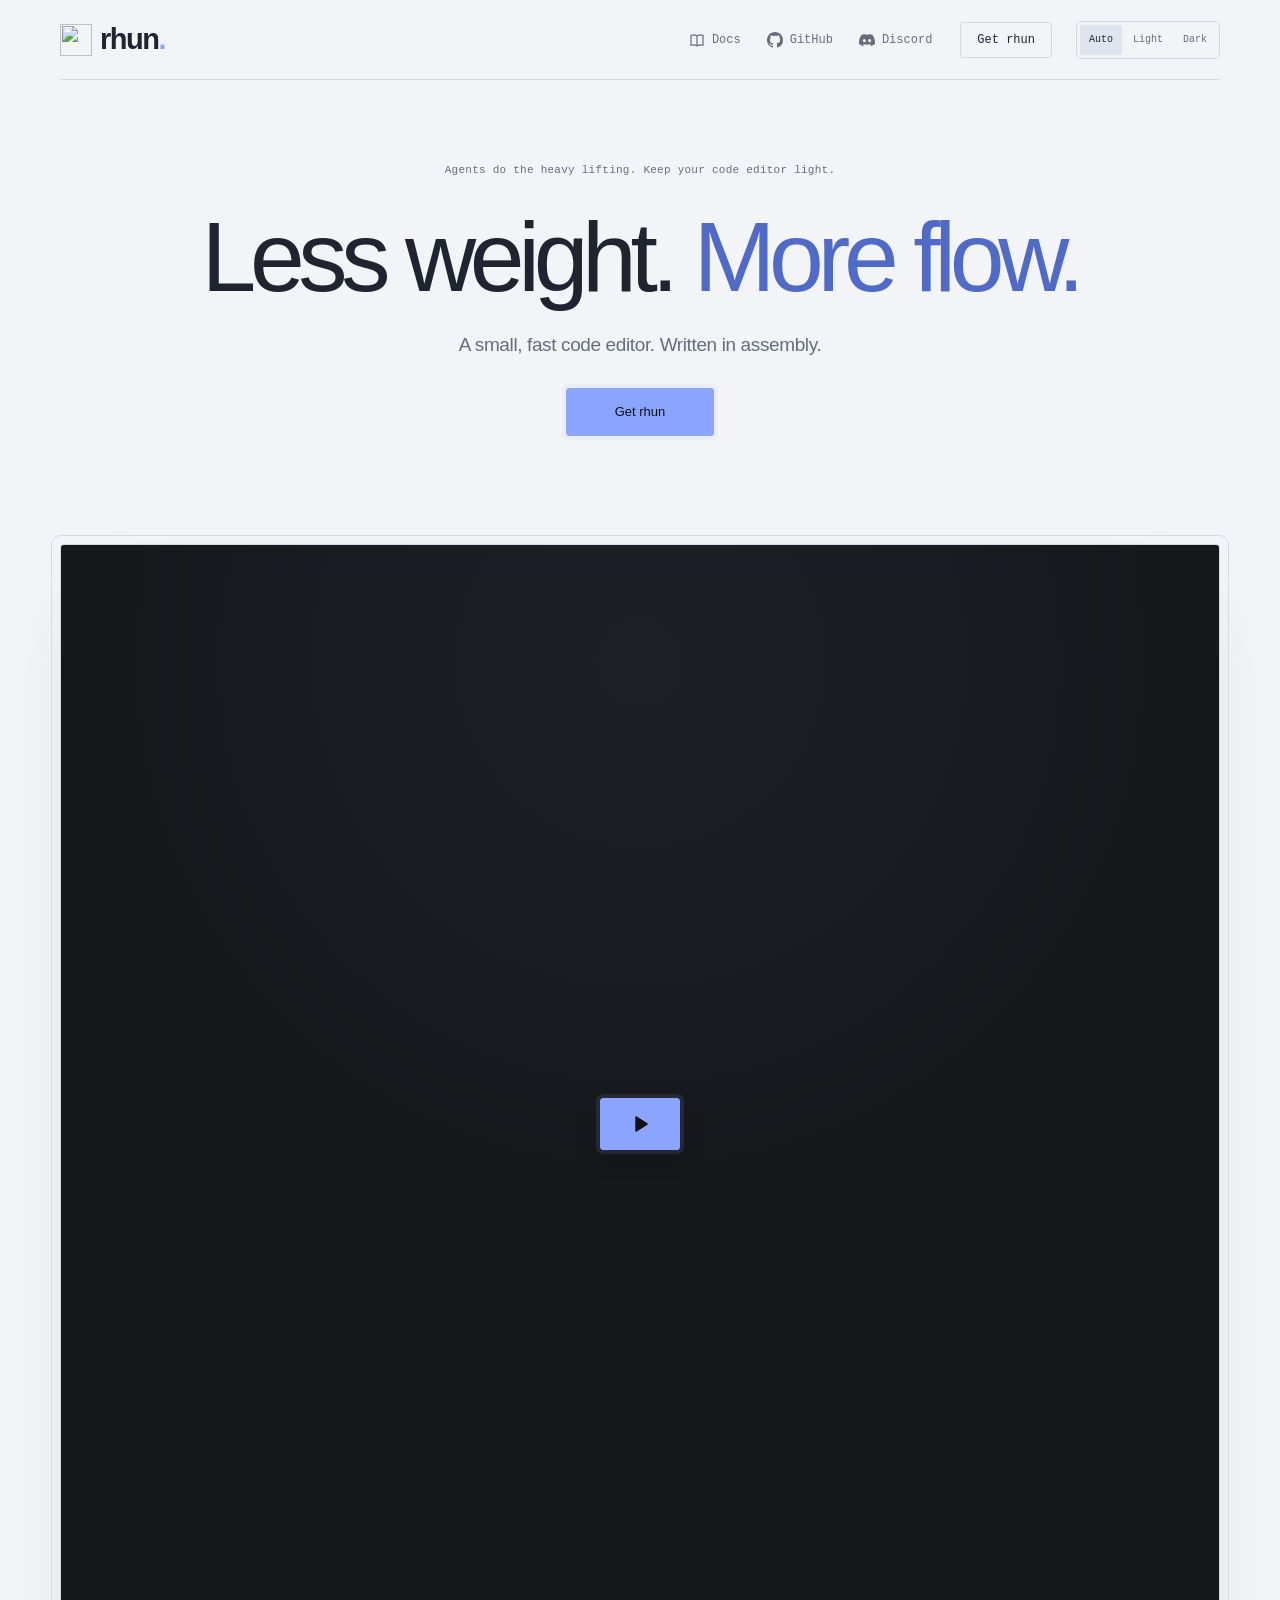
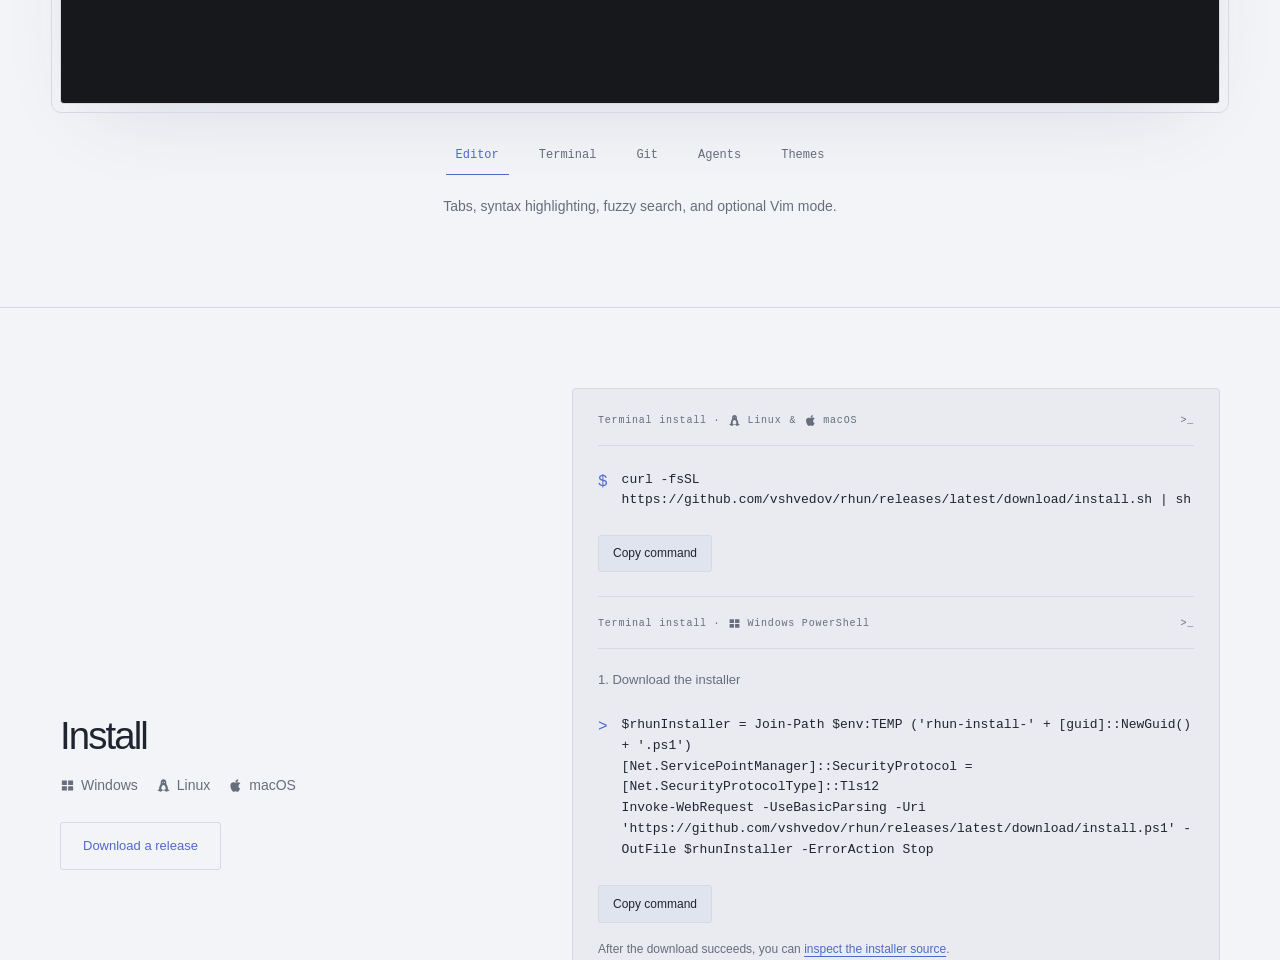
==== site/index.html @ c262089e "Merge e6e19737106532d303e05040e4db611f12f169f4 into f2c0ca5df233f8e16de999c2a978d981b5c4369e" ====
<!doctype html>
<html lang="en">
<head>
<meta charset="utf-8">
<meta name="viewport" content="width=device-width, initial-scale=1">
<title>rhun: a small, fast code editor written in assembly</title>
<meta name="description" content="A small, fast code editor for Windows, Linux and macOS. Written in assembly.">
<link rel="canonical" href="https://rhun.app/">
<meta name="theme-color" content="#111216">
<meta name="color-scheme" content="light dark">
<script src="theme.js?v=@ASSET_VERSION@"></script>
<meta name="robots" content="index, follow, max-image-preview:large">
<meta name="author" content="Vladyslav Shvedov">
<meta property="og:type" content="website">
<meta property="og:site_name" content="rhun">
<meta property="og:title" content="rhun: a small, fast code editor written in assembly">
<meta property="og:description" content="A small, fast code editor for Windows, Linux and macOS. Written in assembly.">
<meta property="og:url" content="https://rhun.app/">
<meta property="og:image" content="https://rhun.app/img/card.png">
<meta property="og:image:width" content="1200">
<meta property="og:image:height" content="630">
<meta property="og:image:alt" content="rhun, a small and fast code editor written in assembly">
<meta name="twitter:card" content="summary_large_image">
<meta name="twitter:title" content="rhun: a small, fast code editor written in assembly">
<meta name="twitter:description" content="A small, fast code editor for Windows, Linux and macOS. Written in assembly.">
<meta name="twitter:image" content="https://rhun.app/img/card.png">
<link rel="icon" href="favicon.svg" type="image/svg+xml">
<link rel="apple-touch-icon" href="apple-touch-icon.png">
<link rel="preload" href="fonts/InstrumentSans-Latin.woff2" as="font" type="font/woff2" crossorigin>
<link rel="stylesheet" href="style.css?v=@ASSET_VERSION@">
<script src="site.js?v=@ASSET_VERSION@" defer></script>
<link rel="alternate" type="text/markdown" href="guide.md" title="rhun guide">
<script type="application/ld+json">
{
  "@context": "https://schema.org",
  "@graph": [
    {
      "@type": "SoftwareApplication",
      "@id": "https://rhun.app/#app",
      "name": "rhun",
      "alternateName": "rh\u00fbn",
      "description": "A small, very fast code editor for Windows, Linux and macOS, written in assembly. Tabs, syntax highlighting for 127 languages, a built-in terminal, Git history and diffs, fuzzy search, Vim mode and an agents panel for Claude Code and Codex.",
      "url": "https://rhun.app/",
      "applicationCategory": "DeveloperApplication",
      "applicationSubCategory": "Code editor",
      "operatingSystem": "Windows (x64), Linux (x86-64), macOS (Apple silicon)",
      "softwareVersion": "@VERSION@",
      "downloadUrl": "https://github.com/vshvedov/rhun/releases/latest",
      "installUrl": "https://github.com/vshvedov/rhun/releases/latest/download/install.sh",
      "license": "https://opensource.org/licenses/MIT",
      "isAccessibleForFree": true,
      "offers": {
        "@type": "Offer",
        "price": "0",
        "priceCurrency": "USD"
      },
      "author": {
        "@type": "Person",
        "name": "Vladyslav Shvedov",
        "url": "https://github.com/vshvedov"
      },
      "sameAs": [
        "https://github.com/vshvedov/rhun"
      ],
      "image": "https://rhun.app/img/card.png",
      "screenshot": [
        "https://rhun.app/img/hero.webp",
        "https://rhun.app/img/terminal.webp",
        "https://rhun.app/img/git.webp",
        "https://rhun.app/img/palette.webp"
      ],
      "featureList": [
        "Tabs, file explorer, command palette and fuzzy file finder",
        "Syntax highlighting for 127 languages and file formats",
        "Find and replace, find in files, go to line",
        "Built-in terminal with 24-bit color, mouse and scrollback",
        "Git: changed lines, file status, diffs and a history graph of all branches",
        "Optional AI commit messages with local open-weight models or existing Claude Code and Codex subscriptions",
        "Agents panel: live Claude Code and Codex sessions of the project",
        "Optional Vim mode",
        "40 dark and light color themes",
        "Image preview with zoom and pan",
        "Installs with one command and updates itself from GitHub releases"
      ]
    },
    {
      "@type": "SoftwareSourceCode",
      "name": "rhun",
      "codeRepository": "https://github.com/vshvedov/rhun",
      "programmingLanguage": "x86-64 assembly",
      "license": "https://opensource.org/licenses/MIT",
      "targetProduct": {
        "@id": "https://rhun.app/#app"
      }
    },
    {
      "@type": "WebSite",
      "name": "rhun",
      "url": "https://rhun.app/"
    }
  ]
}
</script>
</head>
<body>
<!-- GitHub and Discord icons: https://icons.getbootstrap.com/
The MIT License (MIT)

Copyright (c) 2019-2024 The Bootstrap Authors

Permission is hereby granted, free of charge, to any person obtaining a copy
of this software and associated documentation files (the "Software"), to deal
in the Software without restriction, including without limitation the rights
to use, copy, modify, merge, publish, distribute, sublicense, and/or sell
copies of the Software, and to permit persons to whom the Software is
furnished to do so, subject to the following conditions:

The above copyright notice and this permission notice shall be included in
all copies or substantial portions of the Software.

THE SOFTWARE IS PROVIDED "AS IS", WITHOUT WARRANTY OF ANY KIND, EXPRESS OR
IMPLIED, INCLUDING BUT NOT LIMITED TO THE WARRANTIES OF MERCHANTABILITY,
FITNESS FOR A PARTICULAR PURPOSE AND NONINFRINGEMENT. IN NO EVENT SHALL THE
AUTHORS OR COPYRIGHT HOLDERS BE LIABLE FOR ANY CLAIM, DAMAGES OR OTHER
LIABILITY, WHETHER IN AN ACTION OF CONTRACT, TORT OR OTHERWISE, ARISING FROM,
OUT OF OR IN CONNECTION WITH THE SOFTWARE OR THE USE OR OTHER DEALINGS IN
THE SOFTWARE.
-->
<svg class="social-symbols" xmlns="http://www.w3.org/2000/svg" aria-hidden="true" focusable="false">
  <symbol id="social-docs" viewBox="0 0 24 24"><path d="M12 6C9 4 6 4 3 5v15c3-1 6-1 9 1 3-2 6-2 9-1V5c-3-1-6-1-9 1Zm0 0v15" fill="none" stroke="currentColor" stroke-width="1.8" stroke-linecap="round" stroke-linejoin="round"/></symbol>
  <symbol id="social-github" viewBox="0 0 16 16"><path d="M8 0C3.58 0 0 3.58 0 8c0 3.54 2.29 6.53 5.47 7.59.4.07.55-.17.55-.38 0-.19-.01-.82-.01-1.49-2.01.37-2.53-.49-2.69-.94-.09-.23-.48-.94-.82-1.13-.28-.15-.68-.52-.01-.53.63-.01 1.08.58 1.23.82.72 1.21 1.87.87 2.33.66.07-.52.28-.87.51-1.07-1.78-.2-3.64-.89-3.64-3.95 0-.87.31-1.59.82-2.15-.08-.2-.36-1.02.08-2.12 0 0 .67-.21 2.2.82.64-.18 1.32-.27 2-.27s1.36.09 2 .27c1.53-1.04 2.2-.82 2.2-.82.44 1.1.16 1.92.08 2.12.51.56.82 1.27.82 2.15 0 3.07-1.87 3.75-3.65 3.95.29.25.54.73.54 1.48 0 1.07-.01 1.93-.01 2.2 0 .21.15.46.55.38A8.01 8.01 0 0 0 16 8c0-4.42-3.58-8-8-8"/></symbol>
  <symbol id="social-discord" viewBox="0 0 16 16"><path d="M13.545 2.907a13.2 13.2 0 0 0-3.257-1.011.05.05 0 0 0-.052.025c-.141.25-.297.577-.406.833a12.2 12.2 0 0 0-3.658 0 8 8 0 0 0-.412-.833.05.05 0 0 0-.052-.025c-1.125.194-2.22.534-3.257 1.011a.04.04 0 0 0-.021.018C.356 6.024-.213 9.047.066 12.032q.003.022.021.037a13.3 13.3 0 0 0 3.995 2.02.05.05 0 0 0 .056-.019q.463-.63.818-1.329a.05.05 0 0 0-.01-.059l-.018-.011a9 9 0 0 1-1.248-.595.05.05 0 0 1-.02-.066l.015-.019q.127-.095.248-.195a.05.05 0 0 1 .051-.007c2.619 1.196 5.454 1.196 8.041 0a.05.05 0 0 1 .053.007q.121.1.248.195a.05.05 0 0 1-.004.085 8 8 0 0 1-1.249.594.05.05 0 0 0-.03.03.05.05 0 0 0 .003.041c.24.465.515.909.817 1.329a.05.05 0 0 0 .056.019 13.2 13.2 0 0 0 4.001-2.02.05.05 0 0 0 .021-.037c.334-3.451-.559-6.449-2.366-9.106a.03.03 0 0 0-.02-.019m-8.198 7.307c-.789 0-1.438-.724-1.438-1.612s.637-1.613 1.438-1.613c.807 0 1.45.73 1.438 1.613 0 .888-.637 1.612-1.438 1.612m5.316 0c-.788 0-1.438-.724-1.438-1.612s.637-1.613 1.438-1.613c.807 0 1.451.73 1.438 1.613 0 .888-.631 1.612-1.438 1.612"/></symbol>
</svg>
<a class="skip" href="#main">Skip to content</a>
<header class="top">
  <div class="wrap nav-inner">
    <a class="brand" href="./" aria-label="rhun home"><img class="brand-icon" src="favicon.svg?v=@ASSET_VERSION@" width="40" height="40" alt="">rhun<span class="brand-dot">.</span></a>
    <nav class="links" aria-label="Main navigation">
      <a class="social-link" href="/docs/"><svg class="social-icon" aria-hidden="true" focusable="false"><use href="#social-docs"/></svg>Docs</a><a class="social-link" href="https://github.com/vshvedov/rhun"><svg class="social-icon" aria-hidden="true" focusable="false"><use href="#social-github"/></svg>GitHub</a><a class="social-link" href="https://discord.gg/Aj4drpFbWf"><svg class="social-icon" aria-hidden="true" focusable="false"><use href="#social-discord"/></svg>Discord</a>
    </nav>
    <a class="button nav-cta" href="#install">Get rhun</a>
    <div class="appearance" role="group" aria-label="Website appearance">
      <button type="button" data-appearance="auto" aria-pressed="true" title="Follow system appearance">Auto</button>
      <button type="button" data-appearance="light" aria-pressed="false" title="Light appearance">Light</button>
      <button type="button" data-appearance="dark" aria-pressed="false" title="Dark appearance">Dark</button>
    </div>
  </div>
</header>
<main id="main">
  <section class="hero" aria-labelledby="title">
    <div class="pixel-field" aria-hidden="true"><canvas id="pixel-canvas"></canvas></div>
    <div class="wrap hero-stage">
      <div class="hero-copy">
        <p class="eyebrow">Agents do the heavy lifting. Keep your code editor light.</p>
        <h1 id="title"><span>Less weight.</span> <span class="accent">More flow.</span></h1>
        <p class="hero-description"><span>A small, fast code editor.</span> <span>Written in assembly.</span></p>
        <div class="hero-actions"><a class="button button-primary" href="#install">Get rhun</a></div>
      </div>
    </div>
  </section>

  <section class="showcase" id="features" aria-labelledby="features-h">
    <div class="wrap">
      <h2 id="features-h" class="sr-only">Explore rhun</h2>
      <div class="editor-stage">
      <figure class="editor-preview">
        <div class="editor-light" aria-hidden="true"></div>
        <img id="editor-image" src="img/hero.webp" srcset="img/hero-800.webp 800w, img/hero.webp 1600w" sizes="(min-width: 1376px) 1280px, (max-width: 760px) calc(100vw - 32px), calc(100vw - 96px)" width="1600" height="1000" alt="rhun with a file explorer, syntax highlighting, and a live coding agent session" fetchpriority="high" decoding="async" draggable="false">
        <button type="button" class="promo-play" aria-label="Play rhun video" aria-haspopup="dialog" aria-controls="promo-lightbox">
          <svg viewBox="0 0 24 24" aria-hidden="true" focusable="false"><path d="m9 5 11 7-11 7V5Z"/></svg>
        </button>
      </figure>
      </div>
      <div class="showcase-toolbar">
        <div class="view-switcher" role="group" aria-label="Editor views">
          <button type="button" class="view-button" data-view="hero" aria-pressed="true">Editor</button>
          <button type="button" class="view-button" data-view="terminal" aria-pressed="false">Terminal</button>
          <button type="button" class="view-button" data-view="git" aria-pressed="false">Git</button>
          <button type="button" class="view-button" data-view="agents" aria-pressed="false">Agents</button>
          <button type="button" class="view-button" data-view="themes" aria-pressed="false">Themes</button>
        </div>
      </div>
      <div class="view-description" aria-live="polite">
        <p data-description="hero">Tabs, syntax highlighting, fuzzy search, and optional Vim mode.</p>
        <p data-description="terminal" hidden>Built-in terminal emulator with 24-bit color, scrollback, mouse reporting, and alternate-screen support.</p>
        <p data-description="git" hidden>Built-in Git with staging, diffs, commit history, and commit message generation using a local model or your Claude Code or Codex subscription.</p>
        <p data-description="agents" hidden>...and in the Darkness bind them: follow your project’s Claude Code and Codex sessions as they work.</p>
        <p data-description="themes" hidden>Multiple built-in light and dark themes, customizable editor and terminal colors, and automatic theme switching with the system's dark mode and with Omarchy.</p>
      </div>
      <div class="theme-controls" id="themes" hidden>
        <div class="theme-picker" role="group" aria-label="Preview a color theme">
          <button type="button" data-theme="hero" aria-label="Rhun Dark" aria-pressed="true" style="--swatch:#24262e;--swatch-accent:#8aa4ff"></button>
          <button type="button" data-theme="theme-tokyo-night" aria-label="Tokyo Night" aria-pressed="false" style="--swatch:#24283b;--swatch-accent:#bb9af7"></button>
          <button type="button" data-theme="theme-catppuccin-mocha" aria-label="Catppuccin Mocha" aria-pressed="false" style="--swatch:#313244;--swatch-accent:#f5c2e7"></button>
          <button type="button" data-theme="theme-gruvbox-dark" aria-label="Gruvbox Dark" aria-pressed="false" style="--swatch:#3c3836;--swatch-accent:#fabd2f"></button>
          <button type="button" data-theme="theme-rose-pine-dawn" aria-label="Rosé Pine Dawn" aria-pressed="false" style="--swatch:#f2e9e1;--swatch-accent:#b4637a"></button>
          <button type="button" data-theme="theme-github-light" aria-label="GitHub Light" aria-pressed="false" style="--swatch:#ffffff;--swatch-accent:#0969da"></button>
          <button type="button" data-theme="theme-nord" aria-label="Nord" aria-pressed="false" style="--swatch:#2e3440;--swatch-accent:#88c0d0"></button>
          <button type="button" data-theme="theme-dracula" aria-label="Dracula" aria-pressed="false" style="--swatch:#282a36;--swatch-accent:#bd93f9"></button>
          <button type="button" data-theme="theme-elflord-dark" aria-label="Elflord Dark" aria-pressed="false" style="--swatch:#000000;--swatch-accent:#ffff00"></button>
        </div>
        <p class="theme-name" id="theme-name" aria-live="polite">Rhun Dark</p><span class="theme-count">9 OF 40 THEMES</span>
      </div>
    </div>
  </section>
  <dialog class="promo-lightbox" id="promo-lightbox" aria-labelledby="promo-title">
    <div class="promo-header">
      <h2 id="promo-title">rhun: a small, fast code editor.</h2>
      <button type="button" class="promo-close" aria-label="Close video" autofocus>
        <svg viewBox="0 0 24 24" aria-hidden="true" focusable="false"><path d="m6 6 12 12M6 18 18 6"/></svg>
      </button>
    </div>
    <video class="promo-video" controls playsinline preload="none" src="video/rhun-promo-1080p-v5.mp4" aria-label="rhun promotional video">
      <p><a href="video/rhun-promo-1080p-v5.mp4">Download the rhun video</a>.</p>
    </video>
  </dialog>
  <section class="install-section" id="install" aria-labelledby="install-h">
    <svg class="os-symbols" xmlns="http://www.w3.org/2000/svg" aria-hidden="true" focusable="false">
      <symbol id="os-windows" viewBox="0 0 24 24"><path d="M3 4h8v7H3zm10 0h8v7h-8zM3 13h8v7H3zm10 0h8v7h-8z"/></symbol>
      <symbol id="os-linux" viewBox="0 0 24 24"><path fill-rule="evenodd" d="M12 2c-3 0-4.5 2.3-4.5 5.5v2C6 12 4.5 15 5 18l-3 2 6 2 2-2h4l2 2 6-2-3-2c.5-3-1-6-2.5-8.5v-2C16.5 4.3 15 2 12 2zm-1.5 4a.8.8 0 1 0 0 1.6.8.8 0 0 0 0-1.6zm3 0a.8.8 0 1 0 0 1.6.8.8 0 0 0 0-1.6zM12 11c-2 0-3.5 3-3.5 5.5 0 1.7 1.5 2.5 3.5 2.5s3.5-.8 3.5-2.5C15.5 14 14 11 12 11z"/><path d="m10 8.5 2-1 2 1-2 1.5z"/></symbol>
      <symbol id="os-macos" viewBox="0 0 24 24"><path d="M16.5 2c.1 1.5-.5 2.7-1.3 3.5-.9.9-2 1.4-3.2 1.3-.1-1.3.6-2.7 1.4-3.5.9-.8 2.1-1.3 3.1-1.3zM19.8 8.3c-1.6-1.8-3.8-1.9-5.1-1.4-1 .3-1.8.7-2.6.7-.9 0-1.7-.5-2.9-.7C6.8 6.4 4.5 8 4 10.5c-.8 3.7 1.3 8.5 3.4 10.7.9.9 1.8 1.1 3 .6 1.1-.5 2.3-.6 3.5 0 1.3.5 2.2.3 3.1-.7 1.1-1.3 2-2.8 2.5-4.2-3.2-1.4-3.9-5.7.3-8.6z"/></symbol>
    </svg>
    <div class="wrap install-layout">
      <div><h2 id="install-h">Install</h2><p class="supported-os"><span><svg class="os-icon" aria-hidden="true" focusable="false"><use href="#os-windows"/></svg>Windows</span><span><svg class="os-icon" aria-hidden="true" focusable="false"><use href="#os-linux"/></svg>Linux</span><span><svg class="os-icon" aria-hidden="true" focusable="false"><use href="#os-macos"/></svg>macOS</span></p><a class="button install-download" href="https://github.com/vshvedov/rhun/releases/latest">Download a release</a></div>
      <div class="install-box" id="get">
        <div class="install-box-heading"><span class="install-os-label">Terminal install · <span><svg class="os-icon" aria-hidden="true" focusable="false"><use href="#os-linux"/></svg>Linux</span> &amp; <span><svg class="os-icon" aria-hidden="true" focusable="false"><use href="#os-macos"/></svg>macOS</span></span><span aria-hidden="true">&gt;_</span></div>
        <div class="command"><span class="prompt" aria-hidden="true">$</span><code id="install-command">curl -fsSL https://github.com/vshvedov/rhun/releases/latest/download/install.sh | sh</code></div>
        <button class="copy button" type="button" data-copy="curl -fsSL https://github.com/vshvedov/rhun/releases/latest/download/install.sh | sh">Copy command</button><span class="copy-status" role="status" aria-live="polite"></span>
        <div class="windows-install">
          <div class="install-box-heading"><span class="install-os-label">Terminal install · <span><svg class="os-icon" aria-hidden="true" focusable="false"><use href="#os-windows"/></svg>Windows PowerShell</span></span><span aria-hidden="true">&gt;_</span></div>
          <div class="install-step">
            <p class="install-step-label">1. Download the installer</p>
            <div class="command"><span class="prompt" aria-hidden="true">&gt;</span><code>$rhunInstaller = Join-Path $env:TEMP ('rhun-install-' + [guid]::NewGuid() + '.ps1')
[Net.ServicePointManager]::SecurityProtocol = [Net.SecurityProtocolType]::Tls12
Invoke-WebRequest -UseBasicParsing -Uri 'https://github.com/vshvedov/rhun/releases/latest/download/install.ps1' -OutFile $rhunInstaller -ErrorAction Stop</code></div>
            <button class="copy button" type="button" aria-label="Copy Windows download commands" data-copy="$rhunInstaller = Join-Path $env:TEMP ('rhun-install-' + [guid]::NewGuid() + '.ps1')&#10;[Net.ServicePointManager]::SecurityProtocol = [Net.SecurityProtocolType]::Tls12&#10;Invoke-WebRequest -UseBasicParsing -Uri 'https://github.com/vshvedov/rhun/releases/latest/download/install.ps1' -OutFile $rhunInstaller -ErrorAction Stop" data-copy-message="Copied. Paste into PowerShell to download the installer.">Copy command</button><span class="copy-status" role="status" aria-live="polite"></span>
          </div>
          <p class="install-note">After the download succeeds, you can <a href="https://github.com/vshvedov/rhun/blob/main/install.ps1">inspect the installer source</a>.</p>
          <div class="install-step">
            <p class="install-step-label">2. Run it in the same PowerShell window</p>
            <div class="command"><span class="prompt" aria-hidden="true">&gt;</span><code>powershell -NoProfile -ExecutionPolicy RemoteSigned -File $rhunInstaller</code></div>
            <button class="copy button" type="button" aria-label="Copy Windows install command" data-copy="powershell -NoProfile -ExecutionPolicy RemoteSigned -File $rhunInstaller">Copy command</button><span class="copy-status" role="status" aria-live="polite"></span>
          </div>
          <p class="install-note">Checks the release archive's SHA-256, installs for your user, and adds a Start menu shortcut and the <code>rhun</code> terminal command.</p>
        </div>
      </div>
    </div>
  </section>
</main>
<footer><div class="wrap footer-bottom"><a class="brand" href="./" aria-label="rhun home">rhun<span class="brand-dot">.</span></a><span>v@VERSION@ <span>·</span> Open source. MIT. No telemetry.</span><nav aria-label="Footer"><a class="social-link" href="/docs/"><svg class="social-icon" aria-hidden="true" focusable="false"><use href="#social-docs"/></svg>Docs</a><a class="social-link" href="https://github.com/vshvedov/rhun"><svg class="social-icon" aria-hidden="true" focusable="false"><use href="#social-github"/></svg>GitHub</a><a class="social-link" href="https://discord.gg/Aj4drpFbWf"><svg class="social-icon" aria-hidden="true" focusable="false"><use href="#social-discord"/></svg>Discord</a><a href="#main">Back to top</a></nav></div><details class="wrap font-licenses"><summary>Font licenses</summary><a href="fonts/LICENSE-InstrumentSans.txt">Instrument Sans</a> &amp; <a href="fonts/LICENSE-Iosevka.md">Iosevka</a>, SIL Open Font License.</details></footer>
</body>
</html>
---- site/style.css ----
@font-face {
font-family: "Instrument Sans";
  src: url("fonts/InstrumentSans-Latin.woff2") format("woff2");
  font-style: normal;
  font-weight: 400 700;
  font-display: swap;
}
@font-face {
font-family: "Iosevka Fixed";
  src: url("fonts/IosevkaFixed-Regular.ttf") format("truetype");
  font-display: swap;
}
@keyframes settle {
from { transform: translateY(10px); opacity: .45; } to { transform: translateY(0); opacity: 1; }
}
:root { --bg: #f3f4f7; --surface: #e9ebf1; --surface-2: #e0e4ee; --text: #202430; --muted: #666d7d; --line: #d4d9e4; --accent: #8aa4ff; --sans: "Instrument Sans", Arial, sans-serif; --mono: "Iosevka Fixed", ui-monospace, Menlo, monospace; color-scheme: light; --accent-text: #506ac7; --header: rgb(243 244 247 / 90%); --shadow: #293b6526; }
* { box-sizing: border-box; }
html { scroll-behavior: smooth; scroll-padding-top: 94px; color-scheme: inherit; }
body { margin: 0; background: var(--bg); color: var(--text); font: 17px/1.55 var(--sans); -webkit-font-smoothing: antialiased; transition: background-color .2s, color .2s; }
::selection { background: var(--accent); color: #111216; }
a { color: inherit; text-decoration: none; }
button { font: inherit; color: inherit; cursor: pointer; }
button, a { -webkit-tap-highlight-color: transparent; }
a:focus-visible, button:focus-visible, summary:focus-visible { outline: 2px solid var(--accent); outline-offset: 5px; }
img { display: block; max-width: 100%; height: auto; }
svg { display: block; }
p, h1, h2 { margin: 0; }
[hidden] { display: none !important; }
.wrap { width: min(100% - 96px, 1160px); margin-inline: auto; }
.sr-only { position: absolute; width: 1px; height: 1px; padding: 0; margin: -1px; overflow: hidden; clip-path: inset(50%); white-space: nowrap; border: 0; }
.eyebrow { display: flex; align-items: center; gap: 10px; font: 11px/1.5 var(--mono); letter-spacing: 1px; color: var(--muted); }
.status-dot { width: 6px; height: 6px; background: var(--accent); border-radius: 50%; box-shadow: 0 0 12px #8aa4ff40; }
h1, h2 { font-weight: 500; }
h2 { font-size: clamp(32px, 3vw, 44px); line-height: 1.1; letter-spacing: -.05em; }
.text-link { display: inline-flex; align-items: center; gap: 18px; font-size: 14px; }
.text-link:hover { color: var(--accent); }
.button { min-height: 46px; padding: 13px 22px; display: inline-flex; align-items: center; justify-content: center; border: 1px solid var(--line); border-radius: 3px; font-size: 13px; font-weight: 500; background: transparent; transition: background .2s, color .2s, border-color .2s; }
.button:hover { background: var(--surface-2); border-color: var(--muted); }
.button-primary { background: var(--accent); border-color: var(--accent); color: #111216; box-shadow: 0 0 0 4px #8aa4ff12; transition: box-shadow .2s, background .2s, transform .2s; }
.button-primary:hover { background: #a6baff; border-color: #a6baff; box-shadow: 0 0 0 6px #8aa4ff20; transform: translateY(-2px); }
.skip { position: fixed; top: -100px; left: 20px; padding: 12px 20px; background: var(--accent); color: #111216; z-index: 20; }
.skip:focus { top: 20px; }
.top { position: sticky; top: 0; z-index: 10; background: var(--header); backdrop-filter: blur(12px); }
.nav-inner { height: 80px; display: flex; align-items: center; border-bottom: 1px solid var(--line); }
.brand { display: inline-flex; align-items: center; font-size: 29px; font-weight: 600; letter-spacing: -1.5px; line-height: 1; color: var(--text); }
.brand-icon { width: 32px; height: 32px; margin-right: 8px; }
.brand-dot { color: var(--accent); }
.links { display: flex; gap: 26px; margin-left: auto; font-size: 14px; color: var(--muted); font: 12px var(--mono); }
.links a:hover { color: var(--text); }
.social-symbols { position: absolute; width: 0; height: 0; overflow: hidden; }
.social-link { display: inline-flex; align-items: center; gap: 7px; }
.social-icon { width: 16px; height: 16px; flex: none; fill: currentColor; }
.nav-cta { margin-left: 28px; min-height: 36px; padding: 8px 16px; gap: 32px; font: 12px var(--mono); }
.hero { position: relative; overflow: clip; isolation: isolate; }
.hero-stage { padding-block: 82px 108px; text-align: center; position: relative; }
.hero-copy { position: relative; z-index: 1; animation: settle .65s ease-out both; }
.hero-copy .eyebrow { justify-content: center; margin-bottom: 28px; color: var(--muted); letter-spacing: .25px; font-size: 11px; }
h1 { font-size: clamp(62px, 7.7vw, 108px); line-height: 1.02; letter-spacing: -.065em; font-weight: 500; }
h1 > span { display: inline-block; }
h1 .accent { color: var(--accent-text); }
.hero-description { margin-top: 24px; font-size: 19px; line-height: 1.5; letter-spacing: -.02em; color: var(--muted); }
.hero-description > span { display: inline-block; }
.hero-actions { display: flex; align-items: center; justify-content: center; margin-top: 28px; }
.hero-actions .button { min-width: 148px; justify-content: center; }
.showcase { position: relative; padding: 0 0 80px; overflow: visible; padding-bottom: 64px; }
.showcase::before { content: ""; position: absolute; top: 0; left: 10%; width: 80%; height: 65%; pointer-events: none; background: radial-gradient(ellipse 50% 46% at 50% 6%, #8aa4ff22, transparent); }
.editor-stage { position: relative; perspective: 1800px; padding: 0; }
.editor-stage::before { content: ""; position: absolute; inset: 8% 6% -3%; border-radius: 30%; background: #8aa4ff; opacity: .07; filter: blur(70px); pointer-events: none; }
.editor-preview { --light-x: 50%; --light-y: 10%; --tilt-x: 0deg; --tilt-y: 0deg; position: relative; margin: 0; padding: 1px; overflow: hidden; isolation: isolate; border-radius: 4px; background: var(--line); box-shadow: 0 30px 80px -32px var(--shadow); transform: rotateX(var(--tilt-x)) rotateY(var(--tilt-y)); }
.editor-preview img { width: 100%; border-radius: 11px; background: #17181c; }
.editor-light { position: absolute; inset: 1px; border-radius: 11px; z-index: 1; pointer-events: none; background: radial-gradient(ellipse 65% 65% at var(--light-x) var(--light-y), #becaff0c, transparent 70%); }
.promo-play { position: absolute; inset: 0; margin: auto; z-index: 2; display: grid; place-items: center; width: 80px; height: 52px; padding: 0; border: 1px solid var(--accent); border-radius: 3px; color: #111216; background: var(--accent); box-shadow: 0 0 0 4px #8aa4ff20, 0 8px 24px #0003; transition: background .2s, border-color .2s, box-shadow .2s, transform .2s; }
.promo-play svg { width: 24px; height: 24px; margin-left: -3px; fill: currentColor; stroke: currentColor; stroke-width: 1.5; stroke-linejoin: round; }
.promo-play:hover { background: #a6baff; border-color: #a6baff; box-shadow: 0 0 0 6px #8aa4ff20, 0 10px 28px #0003; transform: translateY(-2px); }
body.video-open { overflow: hidden; }
.promo-lightbox { width: min(1120px, calc(100% - 32px)); max-width: none; max-height: calc(100dvh - 32px); padding: 0; overflow: auto; border: 1px solid var(--line); border-radius: 12px; color: var(--text); background: var(--bg); box-shadow: 0 24px 100px #000b; }
.promo-lightbox::backdrop { background: rgb(0 0 0 / 85%); backdrop-filter: blur(8px); }
.promo-header { display: flex; align-items: center; justify-content: space-between; gap: 16px; padding: 10px 12px 10px 20px; }
.promo-header h2 { font-size: 16px; letter-spacing: 0; }
.promo-close { display: grid; place-items: center; width: 44px; height: 44px; padding: 10px; border: 0; border-radius: 6px; color: var(--muted); background: transparent; }
.promo-close:hover { color: var(--text); background: var(--surface-2); }
.promo-close svg { width: 24px; height: 24px; fill: none; stroke: currentColor; stroke-width: 1.5; stroke-linecap: round; }
.promo-video { display: block; width: 100%; aspect-ratio: 16 / 9; max-height: calc(100dvh - 98px); background: #000; }
.showcase-toolbar { display: flex; justify-content: center; margin: 34px auto 0; margin-top: 32px; }
.view-switcher { display: inline-flex; gap: 20px; padding: 0; border: 0; background: transparent; border-radius: 0; }
.view-button { background: transparent; border: 0; padding: 12px 10px; border-radius: 0; color: var(--muted); font-size: 13px; transition: background .2s, color .2s, border-color .2s; border-bottom: 1px solid transparent; font: 12px var(--mono); }
.view-button:hover { background: transparent; color: var(--text); }
.view-button[aria-pressed="true"] { background: transparent; color: var(--accent-text); border-color: var(--accent-text); }
.view-description { max-width: 620px; margin: 20px auto 0; color: var(--muted); font-size: 14px; text-align: center; line-height: 1.65; min-height: 48px; }
.theme-controls { display: flex; align-items: center; gap: 24px; max-width: 1200px; margin: 24px auto 0; padding-top: 24px; border-top: 1px solid var(--line); justify-content: center; flex-wrap: wrap; }
.theme-picker { display: flex; flex-wrap: wrap; gap: 14px; flex: none; }
.theme-picker button { border: 4px solid var(--swatch); border-radius: 50%; width: 30px; height: 30px; background: linear-gradient(140deg, var(--swatch) 50%, var(--swatch-accent) 50%); outline: 1px solid #646b80; outline-offset: 3px; padding: 0; }
.theme-picker button:hover { transform: translateY(-2px); }
.theme-picker button[aria-pressed="true"] { outline: 2px solid var(--accent); }
.theme-picker button:focus-visible { outline: 3px solid var(--text); outline-offset: 5px; }
.theme-name { font: 12px var(--mono); }
.theme-count { font: 10px var(--mono); color: var(--muted); margin-left: 0; }
.install-section { padding: 90px 0; border-bottom: 1px solid var(--line); border-top: 1px solid var(--line); padding-block: 80px; }
.install-layout { display: grid; grid-template-columns: .8fr 1.2fr; gap: 80px; align-items: center; }
.install-layout > div > p { color: var(--muted); font-size: 14px; margin-top: 18px; }
.install-download { margin-top: 25px; background: transparent; color: var(--accent-text); }
.os-symbols { position: absolute; width: 0; height: 0; overflow: hidden; }
.os-icon { width: 15px; height: 15px; flex: none; fill: currentColor; }
.supported-os, .install-os-label { display: flex; flex-wrap: wrap; align-items: center; gap: 8px; }
.supported-os { gap: 18px; }
.supported-os > span, .install-os-label > span { display: inline-flex; align-items: center; gap: 6px; }
.install-os-label .os-icon { width: 13px; height: 13px; }
.install-box { padding: 25px; background: var(--surface); border: 1px solid var(--line); border-radius: 4px; }
.install-box-heading { display: flex; align-items: center; justify-content: space-between; gap: 16px; padding-bottom: 18px; font: 10px var(--mono); letter-spacing: .8px; color: var(--muted); border-bottom: 1px solid var(--line); }
.command { display: flex; align-items: start; gap: 14px; padding-block: 24px; }
.command code { font: 15px/1.6 var(--mono); overflow-wrap: anywhere; font-size: 13px; }
.prompt { color: var(--accent); font: 16px/1.6 var(--mono); }
.copy { width: auto; background: var(--surface-2); color: var(--text); font-size: 12px; min-height: 36px; padding-block: 10px; padding: 8px 14px; }
.copy:hover { border-color: var(--accent); }
.copy-status { display: block; font-size: 12px; margin-top: 12px; color: var(--accent); }
.copy-status:empty { display: none; }
.install-box > .windows-install { margin-top: 24px; padding-top: 20px; border-top: 1px solid var(--line); line-height: 1.7; }
.windows-install .command code { white-space: pre-wrap; }
.install-step-label { margin: 20px 0 0; font-size: 13px; color: var(--muted); }
.install-note { margin: 16px 0 0; font-size: 12px; color: var(--muted); }
.install-note a { color: var(--accent-text); text-decoration: underline; text-underline-offset: 3px; }
footer { padding: 32px 0 24px; }
.footer-bottom { display: flex; gap: 24px; align-items: center; font-size: 12px; color: var(--muted); }
.footer-bottom .brand { font-size: 28px; }
.footer-bottom > span > span { padding: 0 8px; }
.footer-bottom nav { display: flex; gap: 24px; flex-wrap: wrap; margin-left: auto; }
.footer-bottom a:hover, .font-licenses a:hover { color: var(--accent-text); }
.font-licenses { font-size: 10px; color: var(--muted); margin-top: 18px; }
.font-licenses summary { cursor: pointer; width: fit-content; }
.font-licenses[open] summary { margin-bottom: 8px; }
:root[data-color-scheme="dark"] { color-scheme: dark; --bg: #111216; --surface: #1c1e24; --surface-2: #23262e; --text: #e4e7ee; --muted: #a3a9b8; --line: #2c2f39; --accent-text: #8aa4ff; --header: rgb(17 18 22 / 90%); --shadow: #0009; }
.appearance { display: flex; gap: 2px; margin-left: 24px; padding: 3px; border: 1px solid var(--line); border-radius: 4px; }
.appearance button { padding: 7px 9px; border: 0; border-radius: 2px; background: transparent; color: var(--muted); font: 10px var(--mono); min-height: 30px; }
.appearance button[aria-pressed="true"] { background: var(--surface-2); color: var(--text); }
.appearance button:hover { color: var(--text); }
.pixel-field { position: absolute; z-index: -1; inset: 0; pointer-events: none; mask-image: linear-gradient(to bottom, transparent 8%, #000 34%, #000 88%, transparent); }
#pixel-canvas { display: block; width: 100%; height: 100%; }
.showcase::before, .editor-stage::before { display: none; }
.editor-stage::after { content: ""; position: absolute; pointer-events: none; inset: -9px; border: 1px solid var(--line); border-radius: 10px; }
.editor-preview img, .editor-light { border-radius: 3px; }
.prompt, .copy-status { color: var(--accent-text); }
@media (prefers-color-scheme: dark) {
  :root:not([data-color-scheme]) { color-scheme: dark; --bg: #111216; --surface: #1c1e24; --surface-2: #23262e; --text: #e4e7ee; --muted: #a3a9b8; --line: #2c2f39; --accent-text: #8aa4ff; --header: rgb(17 18 22 / 90%); --shadow: #0009; }
}
@media (max-width: 1100px) {
  .wrap { width: calc(100% - 80px); }
  .hero-copy .eyebrow { font-size: 10px; letter-spacing: .6px; }
  .install-layout { gap: 40px; }
  .hero-description { font-size: 18px; }
}
@media (max-width: 760px) {
  html { scroll-padding-top: 78px; }
  .wrap { width: calc(100% - 40px); }
  .nav-inner { height: 72px; }
  .brand { font-size: 28px; }
  .brand-icon { width: 30px; height: 30px; margin-right: 8px; }
  .links { gap: 20px; display: none; }
  .links a:not(:first-child) { display: none; }
  .nav-cta { margin-left: 24px; gap: 22px; font-size: 13px; padding: 9px 12px; display: none; }
  .hero-stage { padding-block: 58px 84px; }
  .hero-copy .eyebrow { font-size: 10px; letter-spacing: .9px; margin-bottom: 26px; max-width: 280px; margin-inline: auto; line-height: 1.7; }
  h1 { font-size: clamp(53px, 11.5vw, 80px); line-height: 1.03; }
  h1 > span { display: block; }
  .hero-description { max-width: 300px; margin: 20px auto 0; font-size: 17px; margin-top: 22px; }
  .hero-actions { margin-top: 24px; }
  .hero-actions .button { min-height: 46px; min-width: 136px; }
  .showcase { padding-bottom: 46px; }
  .showcase > .wrap { width: calc(100% - 40px); }
  .editor-stage { padding: 0; perspective: none; }
  .editor-preview { border-radius: 7px; transform: none; }
  .editor-preview img, .editor-light { border-radius: 6px; }
  .showcase-toolbar { margin-top: 22px; }
  .view-switcher { gap: 0; width: 100%; padding: 4px; border-radius: 9px; }
  .view-button { flex: 1; min-height: 40px; padding: 10px 5px; font-size: 11px; border-radius: 5px; }
  .theme-controls { flex-wrap: wrap; gap: 20px; }
  .theme-picker { width: 100%; gap: 0; justify-content: space-between; }
  .theme-picker button { width: 26px; height: 26px; }
  .theme-name { font-size: 11px; }
  .theme-count { font-size: 9px; margin-left: auto; }
  .install-section { padding-block: 52px; }
  .install-layout { grid-template-columns: 1fr; gap: 30px; }
  .install-box { padding: 20px; }
  .footer-bottom { gap: 20px; flex-wrap: wrap; }
  .footer-bottom > span { font-size: 11px; margin-left: 0; }
  .footer-bottom nav { gap: 24px; margin-left: 0; width: 100%; }
  .links a { display: none; }
  .appearance { margin-left: auto; }
  .appearance button { padding-inline: 8px; }
  .editor-stage::after { inset: -5px; border-radius: 7px; }
  .promo-play { width: 64px; height: 44px; }
  .view-description { font-size: 13px; }
}
@media (max-width: 380px) {
  .links { display: none; }
  .nav-cta { margin-left: auto; }
}
@media (prefers-reduced-motion: reduce) {
  html { scroll-behavior: auto; }
  *, *::before, *::after { transition: none !important; animation: none !important; }
  .editor-preview { transform: none; }
}
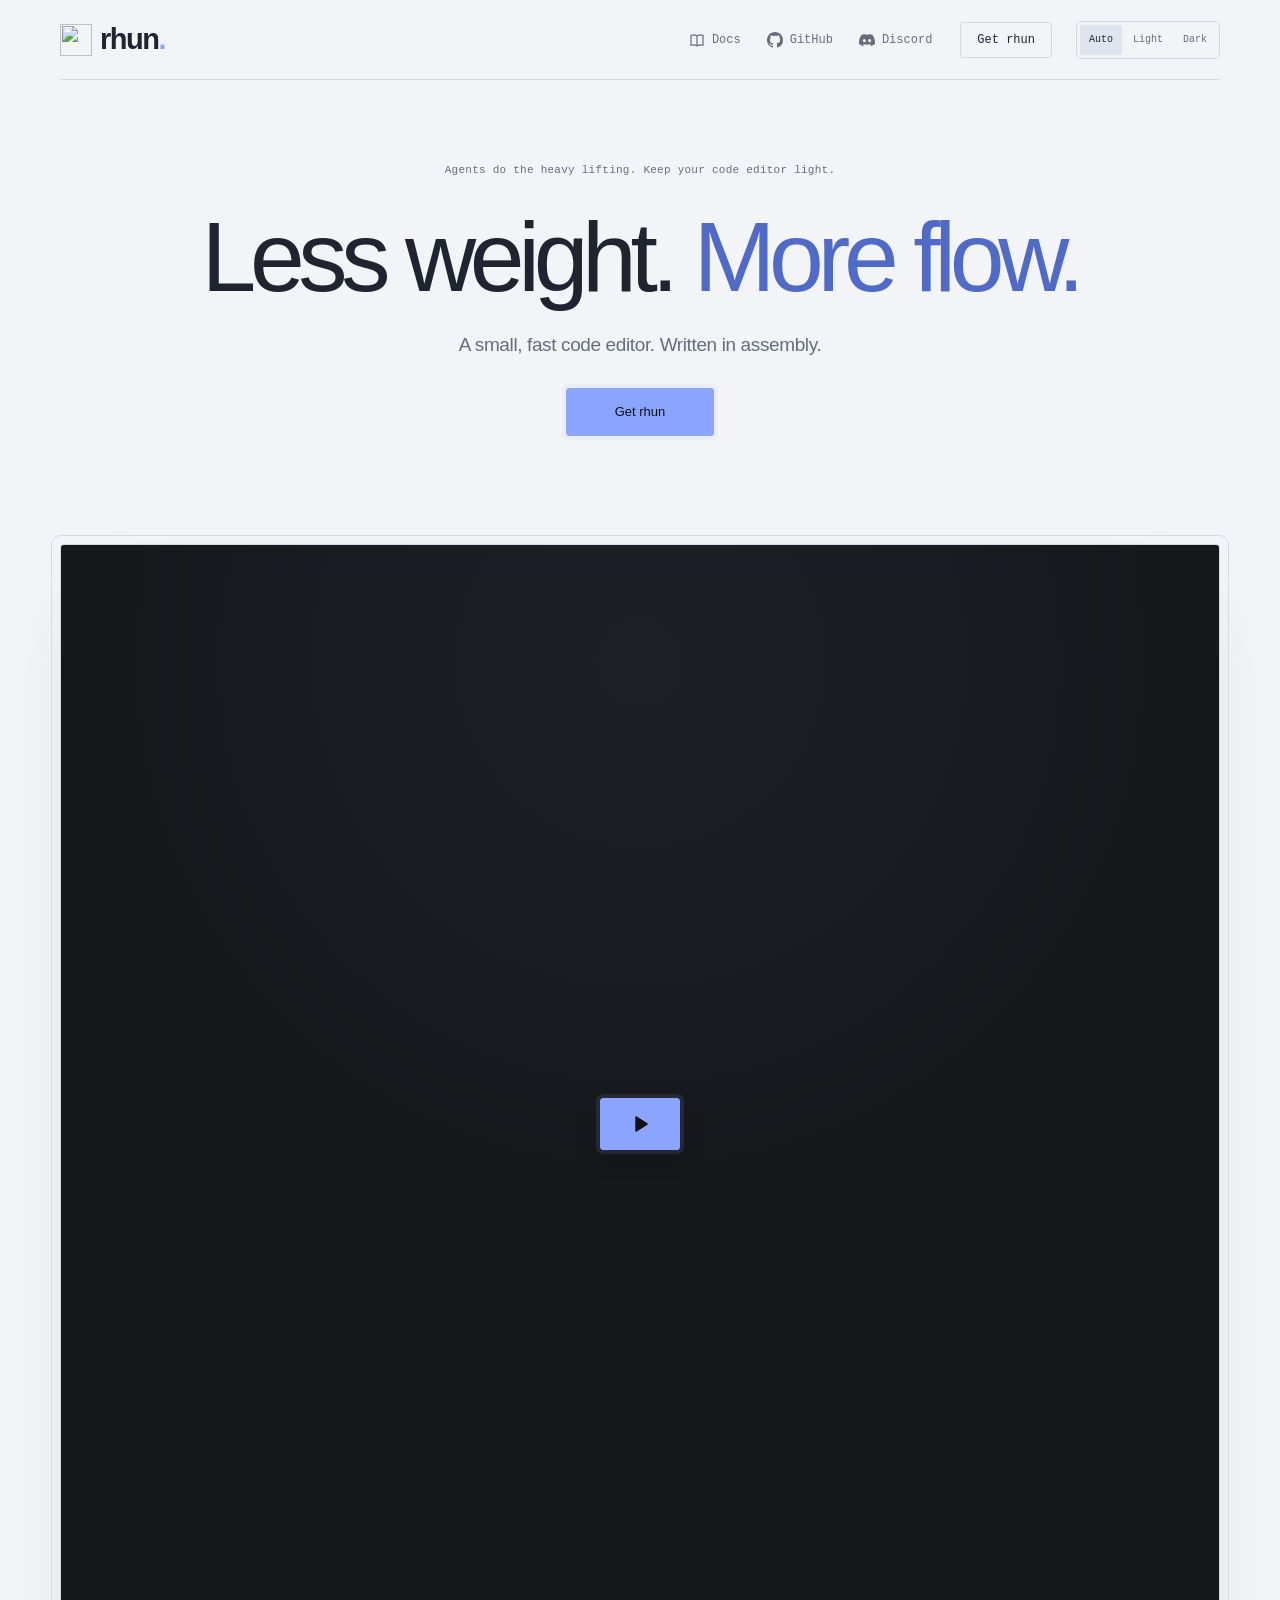
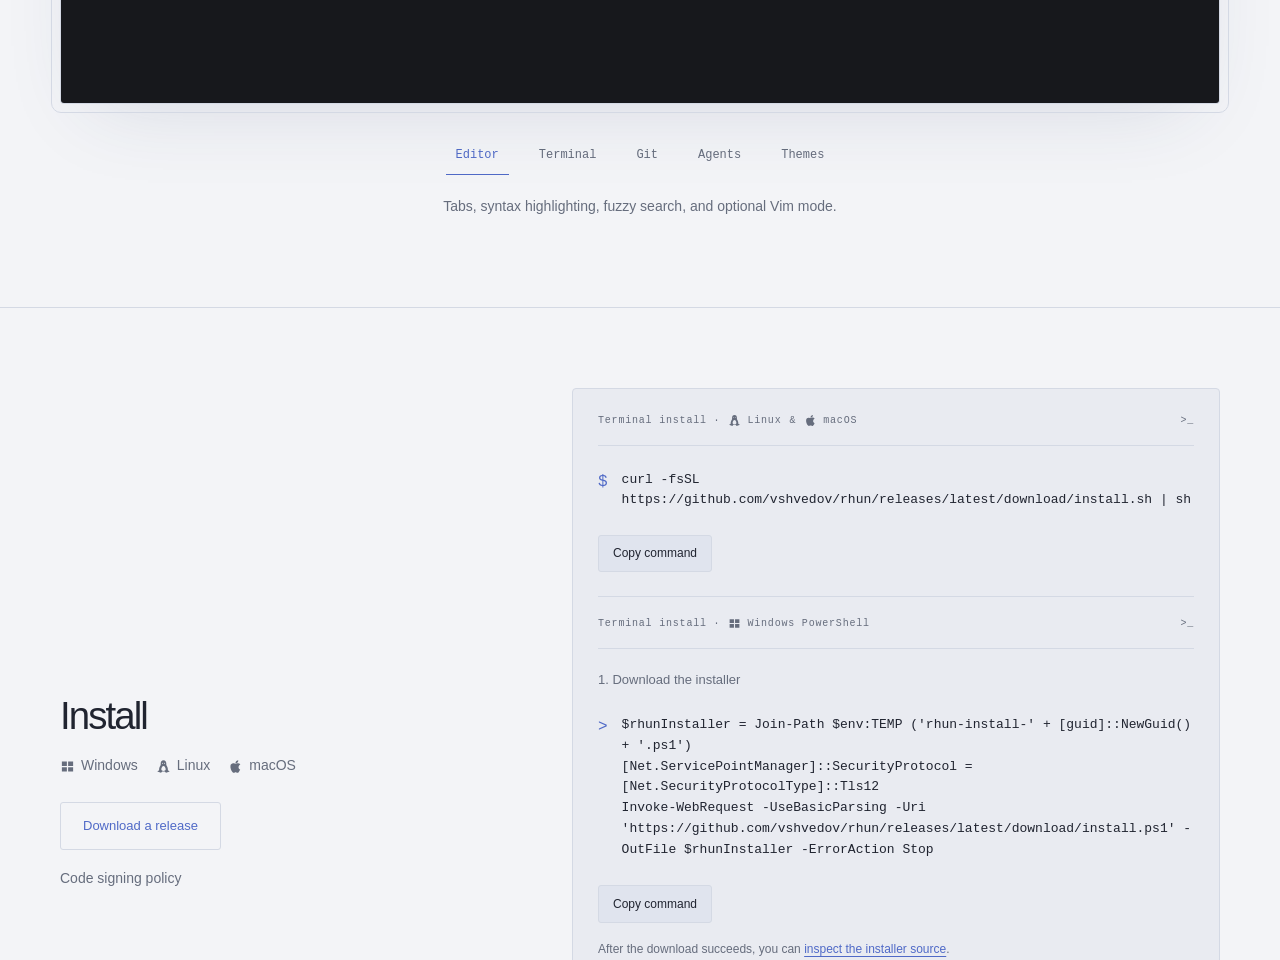
==== commit 70e253be: "Merge e6e19737106532d303e05040e4db611f12f169f4 into 3b7257be3ebf497894c654fa66c10d63f5c1c19b" ====
--- a/site/index.html
+++ b/site/index.html
@@ -221,7 +221,7 @@
       <symbol id="os-macos" viewBox="0 0 24 24"><path d="M16.5 2c.1 1.5-.5 2.7-1.3 3.5-.9.9-2 1.4-3.2 1.3-.1-1.3.6-2.7 1.4-3.5.9-.8 2.1-1.3 3.1-1.3zM19.8 8.3c-1.6-1.8-3.8-1.9-5.1-1.4-1 .3-1.8.7-2.6.7-.9 0-1.7-.5-2.9-.7C6.8 6.4 4.5 8 4 10.5c-.8 3.7 1.3 8.5 3.4 10.7.9.9 1.8 1.1 3 .6 1.1-.5 2.3-.6 3.5 0 1.3.5 2.2.3 3.1-.7 1.1-1.3 2-2.8 2.5-4.2-3.2-1.4-3.9-5.7.3-8.6z"/></symbol>
     </svg>
     <div class="wrap install-layout">
-      <div><h2 id="install-h">Install</h2><p class="supported-os"><span><svg class="os-icon" aria-hidden="true" focusable="false"><use href="#os-windows"/></svg>Windows</span><span><svg class="os-icon" aria-hidden="true" focusable="false"><use href="#os-linux"/></svg>Linux</span><span><svg class="os-icon" aria-hidden="true" focusable="false"><use href="#os-macos"/></svg>macOS</span></p><a class="button install-download" href="https://github.com/vshvedov/rhun/releases/latest">Download a release</a></div>
+      <div><h2 id="install-h">Install</h2><p class="supported-os"><span><svg class="os-icon" aria-hidden="true" focusable="false"><use href="#os-windows"/></svg>Windows</span><span><svg class="os-icon" aria-hidden="true" focusable="false"><use href="#os-linux"/></svg>Linux</span><span><svg class="os-icon" aria-hidden="true" focusable="false"><use href="#os-macos"/></svg>macOS</span></p><a class="button install-download" href="https://github.com/vshvedov/rhun/releases/latest">Download a release</a><p class="install-policy"><a href="/code-signing/">Code signing policy</a></p></div>
       <div class="install-box" id="get">
         <div class="install-box-heading"><span class="install-os-label">Terminal install · <span><svg class="os-icon" aria-hidden="true" focusable="false"><use href="#os-linux"/></svg>Linux</span> &amp; <span><svg class="os-icon" aria-hidden="true" focusable="false"><use href="#os-macos"/></svg>macOS</span></span><span aria-hidden="true">&gt;_</span></div>
         <div class="command"><span class="prompt" aria-hidden="true">$</span><code id="install-command">curl -fsSL https://github.com/vshvedov/rhun/releases/latest/download/install.sh | sh</code></div>
@@ -247,6 +247,6 @@
     </div>
   </section>
 </main>
-<footer><div class="wrap footer-bottom"><a class="brand" href="./" aria-label="rhun home">rhun<span class="brand-dot">.</span></a><span>v@VERSION@ <span>·</span> Open source. MIT. No telemetry.</span><nav aria-label="Footer"><a class="social-link" href="/docs/"><svg class="social-icon" aria-hidden="true" focusable="false"><use href="#social-docs"/></svg>Docs</a><a class="social-link" href="https://github.com/vshvedov/rhun"><svg class="social-icon" aria-hidden="true" focusable="false"><use href="#social-github"/></svg>GitHub</a><a class="social-link" href="https://discord.gg/Aj4drpFbWf"><svg class="social-icon" aria-hidden="true" focusable="false"><use href="#social-discord"/></svg>Discord</a><a href="#main">Back to top</a></nav></div><details class="wrap font-licenses"><summary>Font licenses</summary><a href="fonts/LICENSE-InstrumentSans.txt">Instrument Sans</a> &amp; <a href="fonts/LICENSE-Iosevka.md">Iosevka</a>, SIL Open Font License.</details></footer>
+<footer><div class="wrap footer-bottom"><a class="brand" href="./" aria-label="rhun home">rhun<span class="brand-dot">.</span></a><span>v@VERSION@ <span>·</span> Open source. MIT. No telemetry.</span><nav aria-label="Footer"><a class="social-link" href="/docs/"><svg class="social-icon" aria-hidden="true" focusable="false"><use href="#social-docs"/></svg>Docs</a><a class="social-link" href="https://github.com/vshvedov/rhun"><svg class="social-icon" aria-hidden="true" focusable="false"><use href="#social-github"/></svg>GitHub</a><a class="social-link" href="https://discord.gg/Aj4drpFbWf"><svg class="social-icon" aria-hidden="true" focusable="false"><use href="#social-discord"/></svg>Discord</a><a href="/code-signing/">Code signing policy</a><a href="#main">Back to top</a></nav></div><details class="wrap font-licenses"><summary>Font licenses</summary><a href="fonts/LICENSE-InstrumentSans.txt">Instrument Sans</a> &amp; <a href="fonts/LICENSE-Iosevka.md">Iosevka</a>, SIL Open Font License.</details></footer>
 </body>
 </html>
--- a/site/style.css
+++ b/site/style.css
@@ -99,6 +99,7 @@
 .install-layout { display: grid; grid-template-columns: .8fr 1.2fr; gap: 80px; align-items: center; }
 .install-layout > div > p { color: var(--muted); font-size: 14px; margin-top: 18px; }
 .install-download { margin-top: 25px; background: transparent; color: var(--accent-text); }
+.install-policy a { color: inherit; }
 .os-symbols { position: absolute; width: 0; height: 0; overflow: hidden; }
 .os-icon { width: 15px; height: 15px; flex: none; fill: currentColor; }
 .supported-os, .install-os-label { display: flex; flex-wrap: wrap; align-items: center; gap: 8px; }
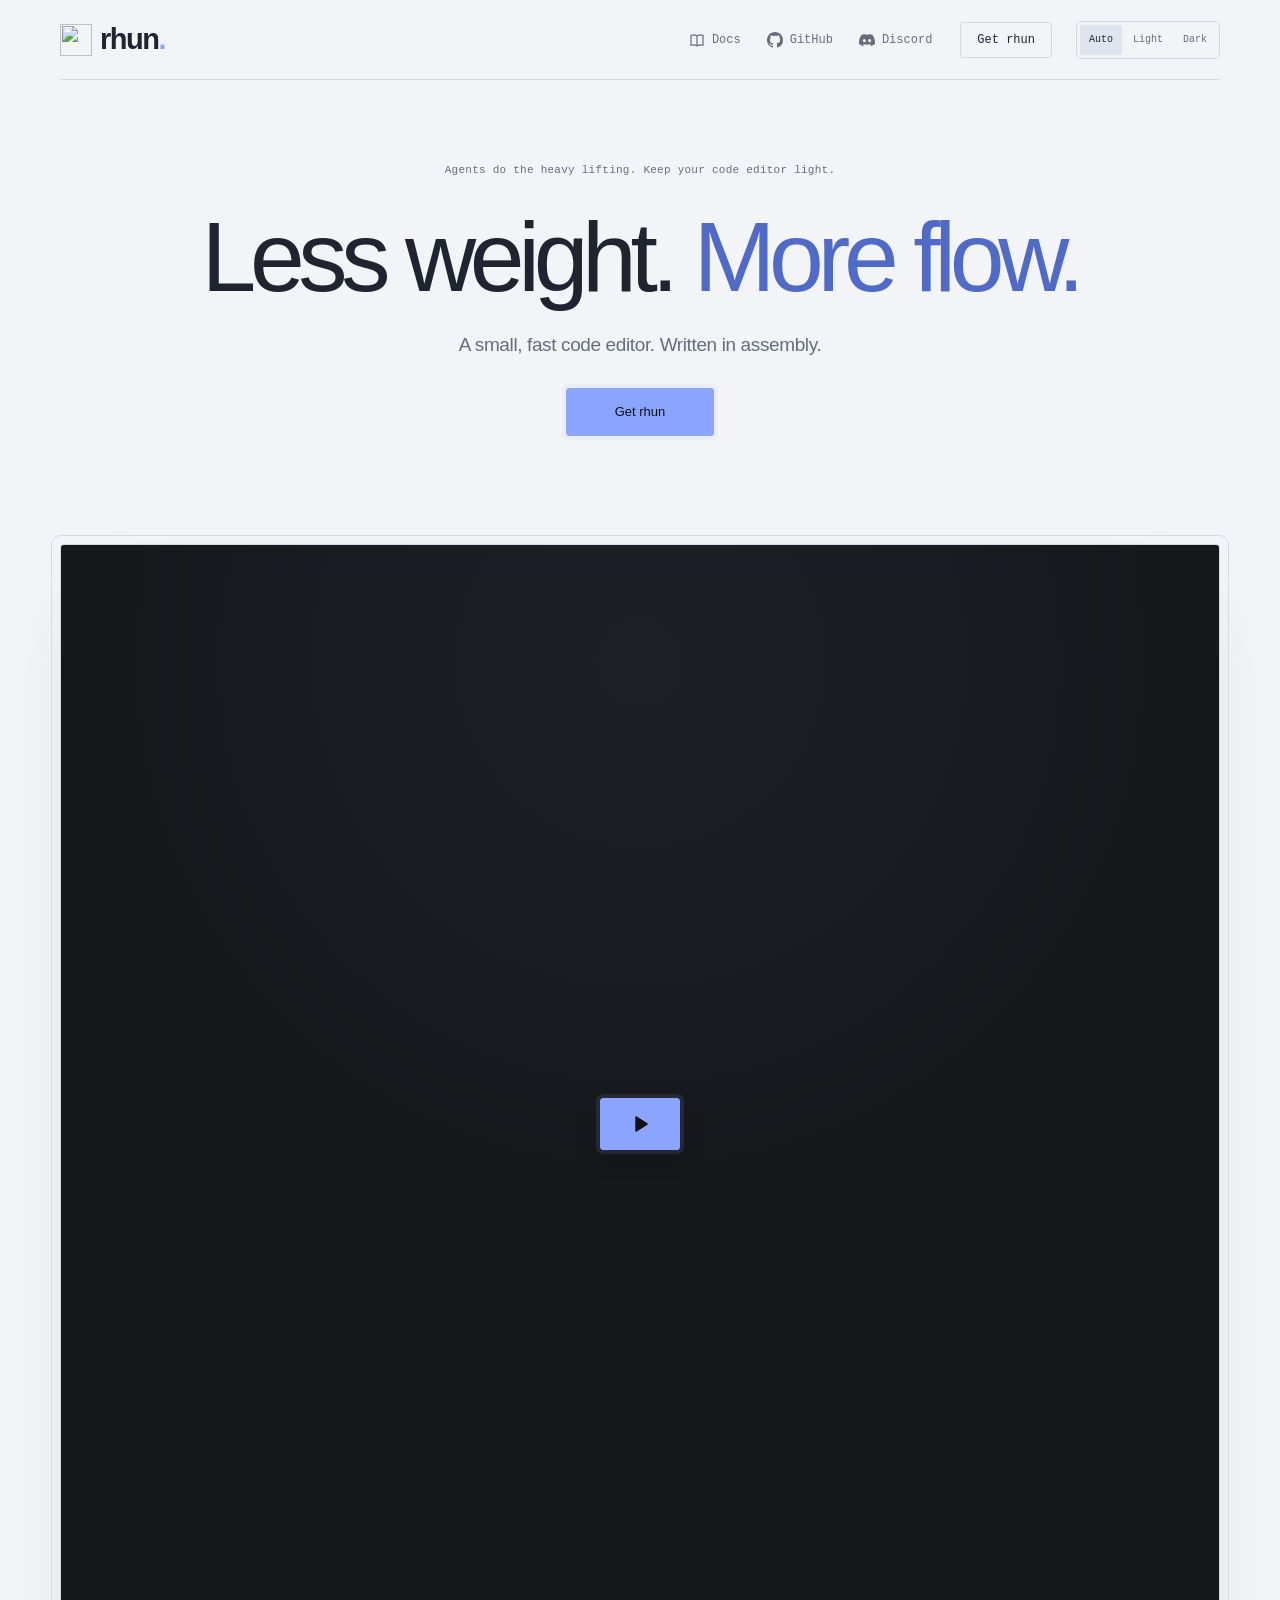
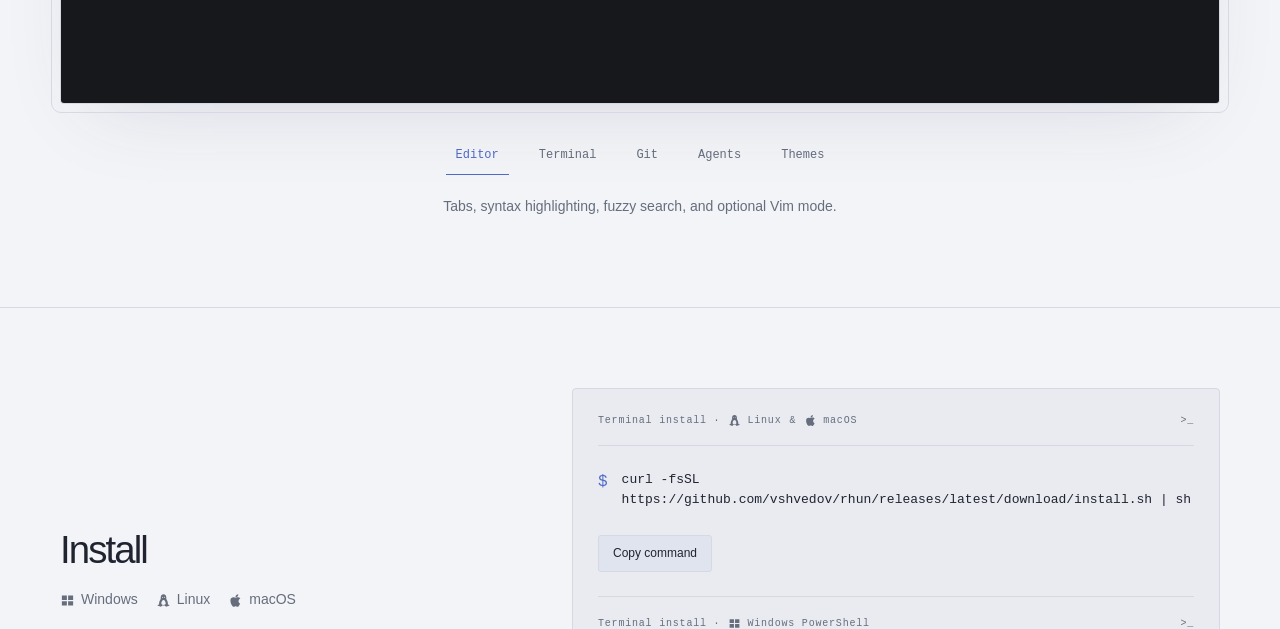
==== commit e7a2677f: "Docs: the Claude Code chat as built" ====
--- a/site/index.html
+++ b/site/index.html
@@ -39,7 +39,7 @@
       "@id": "https://rhun.app/#app",
       "name": "rhun",
       "alternateName": "rh\u00fbn",
-      "description": "A small, very fast code editor for Windows, Linux and macOS, written in assembly. Tabs, syntax highlighting for 127 languages, a built-in terminal, Git history and diffs, fuzzy search, Vim mode and an agents panel for Claude Code and Codex.",
+      "description": "A small, very fast code editor for Windows, Linux and macOS, written in assembly. Tabs, syntax highlighting for 127 languages, a built-in terminal, Git history and diffs, fuzzy search, Vim mode and an agents panel for Claude Code and Codex that talks to Claude Code.",
       "url": "https://rhun.app/",
       "applicationCategory": "DeveloperApplication",
       "applicationSubCategory": "Code editor",
@@ -76,7 +76,7 @@
         "Built-in terminal with 24-bit color, mouse and scrollback",
         "Git: changed lines, file status, diffs and a history graph of all branches",
         "Optional AI commit messages with local open-weight models or existing Claude Code and Codex subscriptions",
-        "Agents panel: live Claude Code and Codex sessions of the project",
+        "Agents panel: live Claude Code and Codex sessions of the project, and a chat with Claude Code",
         "Optional Vim mode",
         "40 dark and light color themes",
         "Image preview with zoom and pan",
@@ -184,7 +184,7 @@
         <p data-description="hero">Tabs, syntax highlighting, fuzzy search, and optional Vim mode.</p>
         <p data-description="terminal" hidden>Built-in terminal emulator with 24-bit color, scrollback, mouse reporting, and alternate-screen support.</p>
         <p data-description="git" hidden>Built-in Git with staging, diffs, commit history, and commit message generation using a local model or your Claude Code or Codex subscription.</p>
-        <p data-description="agents" hidden>...and in the Darkness bind them: follow your project’s Claude Code and Codex sessions as they work.</p>
+        <p data-description="agents" hidden>...and in the Darkness bind them: follow your project’s Claude Code and Codex sessions as they work, and talk to Claude Code right there.</p>
         <p data-description="themes" hidden>Multiple built-in light and dark themes, customizable editor and terminal colors, and automatic theme switching with the system's dark mode and with Omarchy.</p>
       </div>
       <div class="theme-controls" id="themes" hidden>
@@ -228,20 +228,8 @@
         <button class="copy button" type="button" data-copy="curl -fsSL https://github.com/vshvedov/rhun/releases/latest/download/install.sh | sh">Copy command</button><span class="copy-status" role="status" aria-live="polite"></span>
         <div class="windows-install">
           <div class="install-box-heading"><span class="install-os-label">Terminal install · <span><svg class="os-icon" aria-hidden="true" focusable="false"><use href="#os-windows"/></svg>Windows PowerShell</span></span><span aria-hidden="true">&gt;_</span></div>
-          <div class="install-step">
-            <p class="install-step-label">1. Download the installer</p>
-            <div class="command"><span class="prompt" aria-hidden="true">&gt;</span><code>$rhunInstaller = Join-Path $env:TEMP ('rhun-install-' + [guid]::NewGuid() + '.ps1')
-[Net.ServicePointManager]::SecurityProtocol = [Net.SecurityProtocolType]::Tls12
-Invoke-WebRequest -UseBasicParsing -Uri 'https://github.com/vshvedov/rhun/releases/latest/download/install.ps1' -OutFile $rhunInstaller -ErrorAction Stop</code></div>
-            <button class="copy button" type="button" aria-label="Copy Windows download commands" data-copy="$rhunInstaller = Join-Path $env:TEMP ('rhun-install-' + [guid]::NewGuid() + '.ps1')&#10;[Net.ServicePointManager]::SecurityProtocol = [Net.SecurityProtocolType]::Tls12&#10;Invoke-WebRequest -UseBasicParsing -Uri 'https://github.com/vshvedov/rhun/releases/latest/download/install.ps1' -OutFile $rhunInstaller -ErrorAction Stop" data-copy-message="Copied. Paste into PowerShell to download the installer.">Copy command</button><span class="copy-status" role="status" aria-live="polite"></span>
-          </div>
-          <p class="install-note">After the download succeeds, you can <a href="https://github.com/vshvedov/rhun/blob/main/install.ps1">inspect the installer source</a>.</p>
-          <div class="install-step">
-            <p class="install-step-label">2. Run it in the same PowerShell window</p>
-            <div class="command"><span class="prompt" aria-hidden="true">&gt;</span><code>powershell -NoProfile -ExecutionPolicy RemoteSigned -File $rhunInstaller</code></div>
-            <button class="copy button" type="button" aria-label="Copy Windows install command" data-copy="powershell -NoProfile -ExecutionPolicy RemoteSigned -File $rhunInstaller">Copy command</button><span class="copy-status" role="status" aria-live="polite"></span>
-          </div>
-          <p class="install-note">Checks the release archive's SHA-256, installs for your user, and adds a Start menu shortcut and the <code>rhun</code> terminal command.</p>
+          <div class="command"><span class="prompt" aria-hidden="true">&gt;</span><code>powershell -NoProfile -ExecutionPolicy Bypass -Command &quot;[Net.ServicePointManager]::SecurityProtocol = 'Tls12'; &amp; ([scriptblock]::Create((New-Object Net.WebClient).DownloadString('https://github.com/vshvedov/rhun/releases/latest/download/install.ps1')))&quot;</code></div>
+          <button class="copy button" type="button" data-copy="powershell -NoProfile -ExecutionPolicy Bypass -Command &quot;[Net.ServicePointManager]::SecurityProtocol = 'Tls12'; &amp; ([scriptblock]::Create((New-Object Net.WebClient).DownloadString('https://github.com/vshvedov/rhun/releases/latest/download/install.ps1')))&quot;">Copy command</button><span class="copy-status" role="status" aria-live="polite"></span>
         </div>
       </div>
     </div>
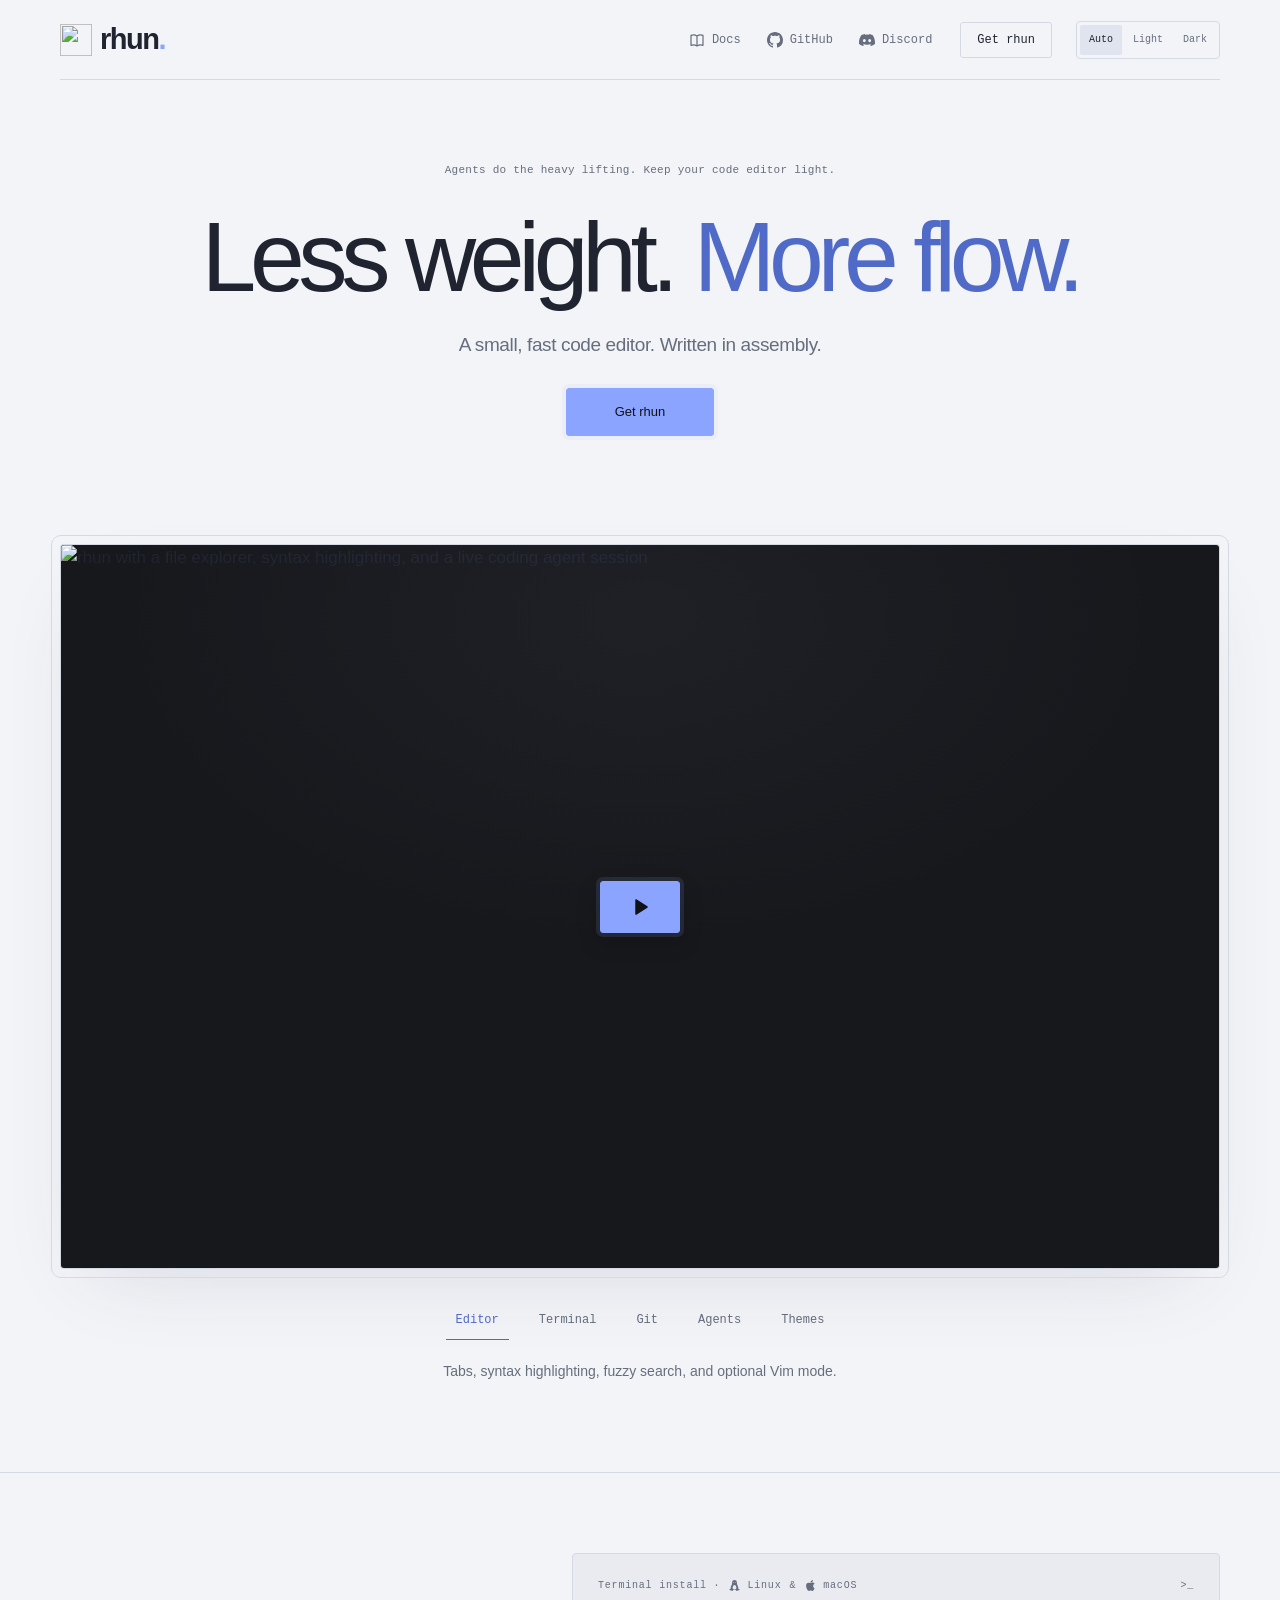
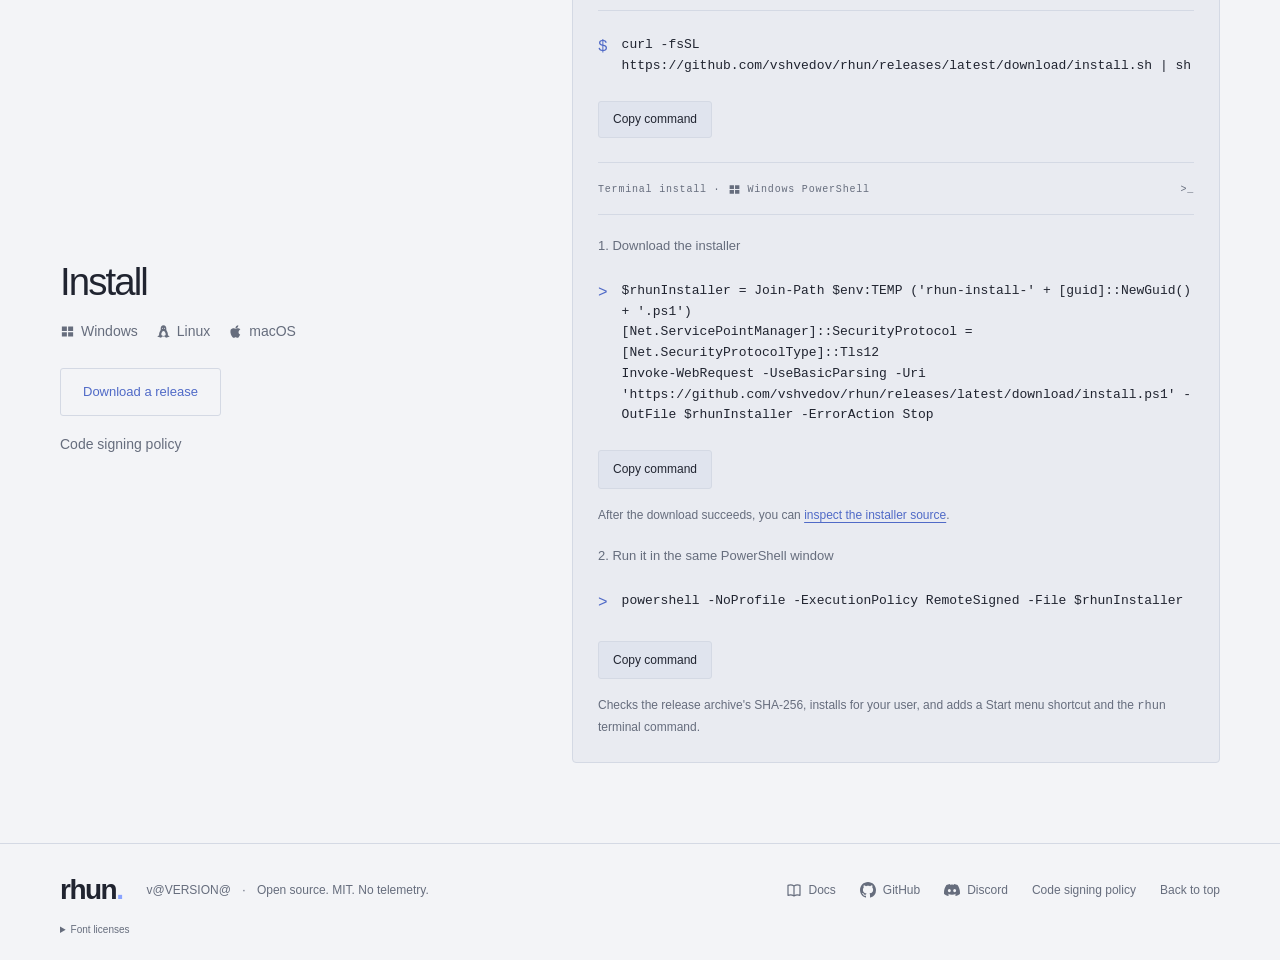
==== commit e43931e8: "Merge e6e19737106532d303e05040e4db611f12f169f4 into df7b4a689d6ecf935b2c1f01bf1fd2b742dae515" ====
--- a/site/index.html
+++ b/site/index.html
@@ -228,8 +228,20 @@
         <button class="copy button" type="button" data-copy="curl -fsSL https://github.com/vshvedov/rhun/releases/latest/download/install.sh | sh">Copy command</button><span class="copy-status" role="status" aria-live="polite"></span>
         <div class="windows-install">
           <div class="install-box-heading"><span class="install-os-label">Terminal install · <span><svg class="os-icon" aria-hidden="true" focusable="false"><use href="#os-windows"/></svg>Windows PowerShell</span></span><span aria-hidden="true">&gt;_</span></div>
-          <div class="command"><span class="prompt" aria-hidden="true">&gt;</span><code>powershell -NoProfile -ExecutionPolicy Bypass -Command &quot;[Net.ServicePointManager]::SecurityProtocol = 'Tls12'; &amp; ([scriptblock]::Create((New-Object Net.WebClient).DownloadString('https://github.com/vshvedov/rhun/releases/latest/download/install.ps1')))&quot;</code></div>
-          <button class="copy button" type="button" data-copy="powershell -NoProfile -ExecutionPolicy Bypass -Command &quot;[Net.ServicePointManager]::SecurityProtocol = 'Tls12'; &amp; ([scriptblock]::Create((New-Object Net.WebClient).DownloadString('https://github.com/vshvedov/rhun/releases/latest/download/install.ps1')))&quot;">Copy command</button><span class="copy-status" role="status" aria-live="polite"></span>
+          <div class="install-step">
+            <p class="install-step-label">1. Download the installer</p>
+            <div class="command"><span class="prompt" aria-hidden="true">&gt;</span><code>$rhunInstaller = Join-Path $env:TEMP ('rhun-install-' + [guid]::NewGuid() + '.ps1')
+[Net.ServicePointManager]::SecurityProtocol = [Net.SecurityProtocolType]::Tls12
+Invoke-WebRequest -UseBasicParsing -Uri 'https://github.com/vshvedov/rhun/releases/latest/download/install.ps1' -OutFile $rhunInstaller -ErrorAction Stop</code></div>
+            <button class="copy button" type="button" aria-label="Copy Windows download commands" data-copy="$rhunInstaller = Join-Path $env:TEMP ('rhun-install-' + [guid]::NewGuid() + '.ps1')&#10;[Net.ServicePointManager]::SecurityProtocol = [Net.SecurityProtocolType]::Tls12&#10;Invoke-WebRequest -UseBasicParsing -Uri 'https://github.com/vshvedov/rhun/releases/latest/download/install.ps1' -OutFile $rhunInstaller -ErrorAction Stop" data-copy-message="Copied. Paste into PowerShell to download the installer.">Copy command</button><span class="copy-status" role="status" aria-live="polite"></span>
+          </div>
+          <p class="install-note">After the download succeeds, you can <a href="https://github.com/vshvedov/rhun/blob/main/install.ps1">inspect the installer source</a>.</p>
+          <div class="install-step">
+            <p class="install-step-label">2. Run it in the same PowerShell window</p>
+            <div class="command"><span class="prompt" aria-hidden="true">&gt;</span><code>powershell -NoProfile -ExecutionPolicy RemoteSigned -File $rhunInstaller</code></div>
+            <button class="copy button" type="button" aria-label="Copy Windows install command" data-copy="powershell -NoProfile -ExecutionPolicy RemoteSigned -File $rhunInstaller">Copy command</button><span class="copy-status" role="status" aria-live="polite"></span>
+          </div>
+          <p class="install-note">Checks the release archive's SHA-256, installs for your user, and adds a Start menu shortcut and the <code>rhun</code> terminal command.</p>
         </div>
       </div>
     </div>
